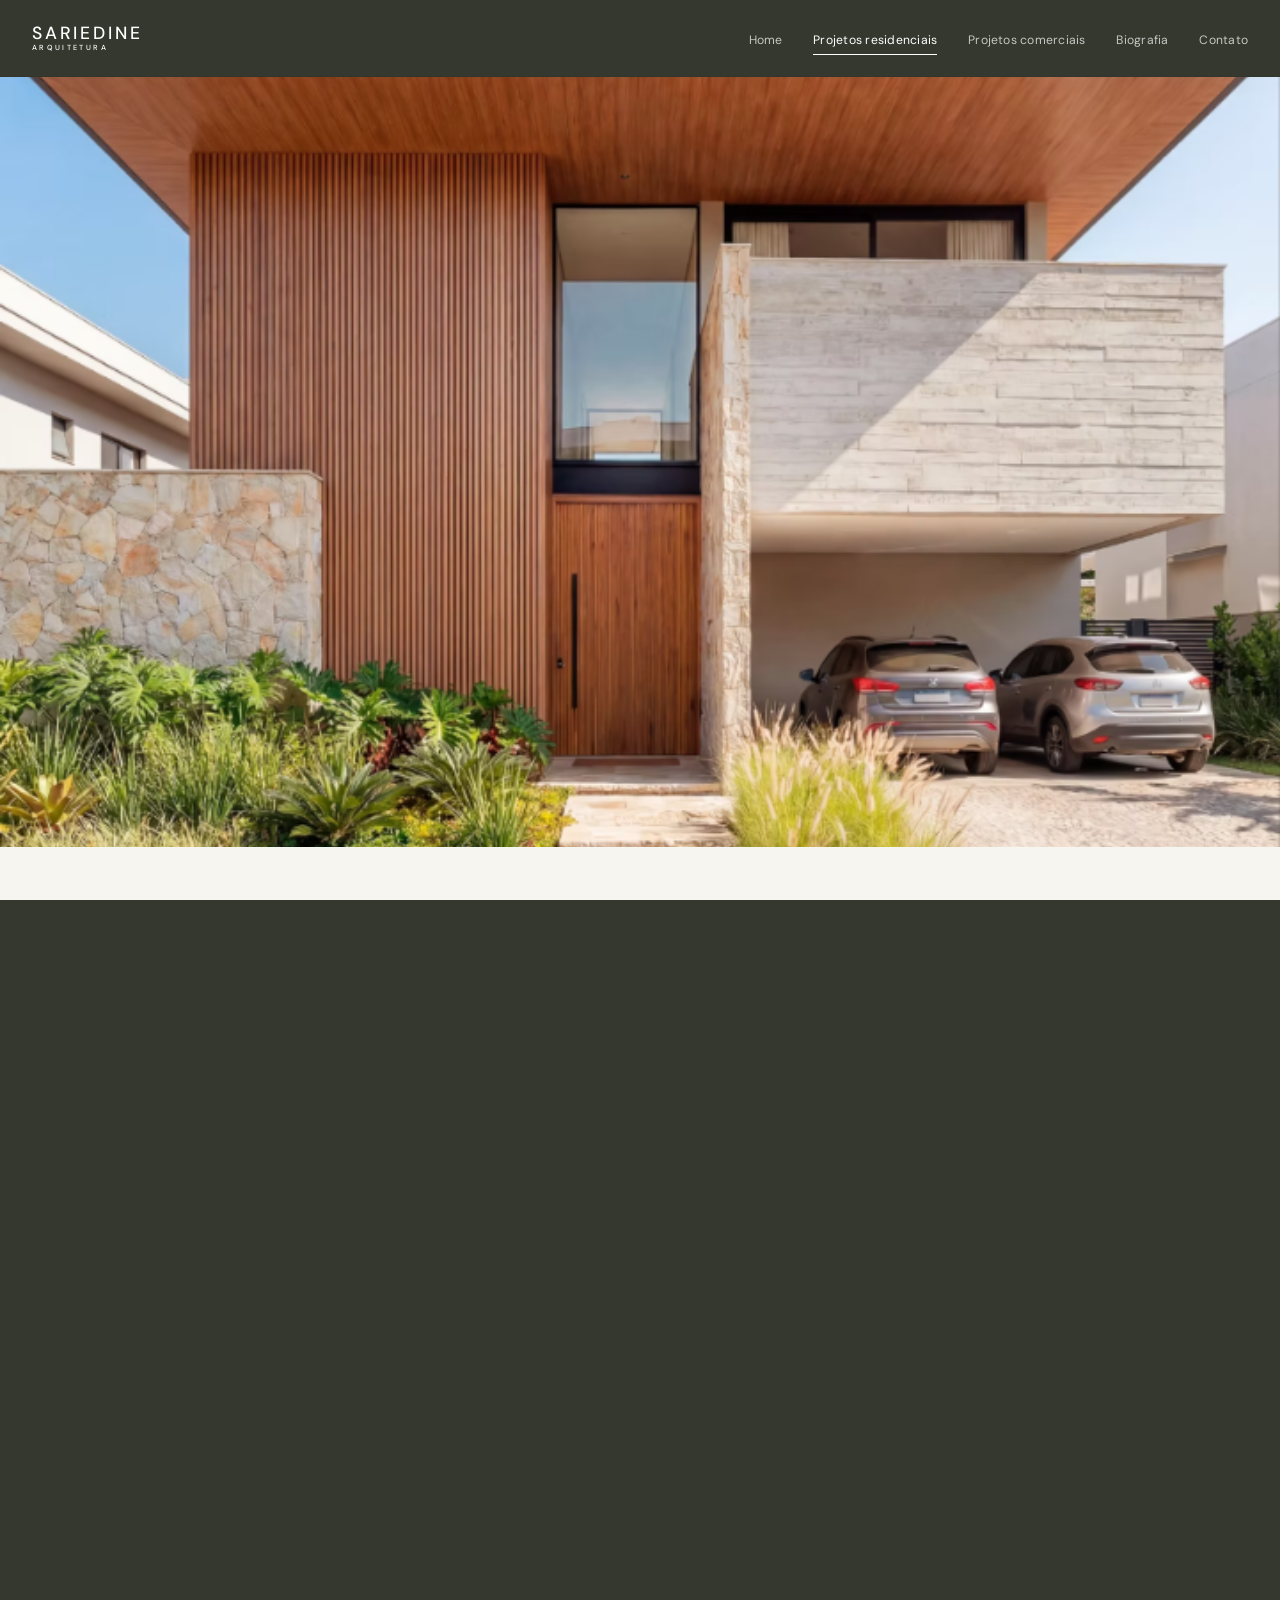
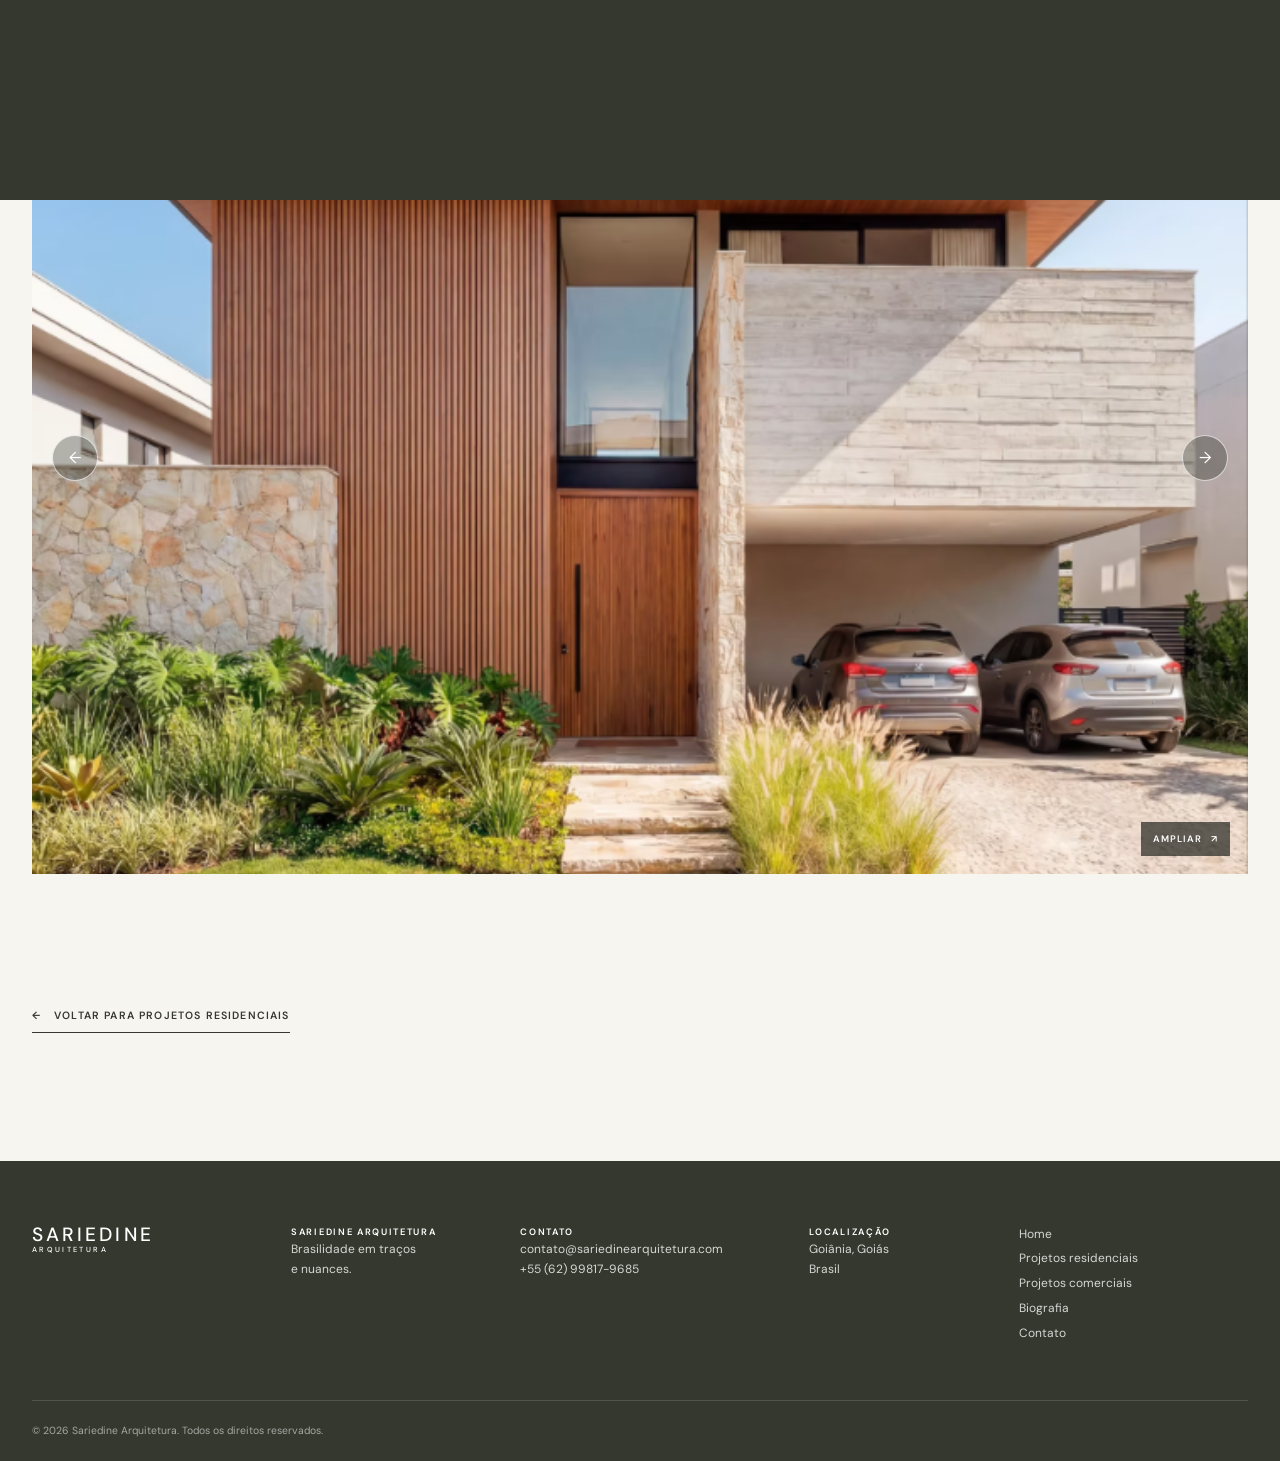
==== projeto.html @ 8b84e342 "Add files via upload" ====
<!DOCTYPE html>
<html lang="pt-BR">
<head>
  <meta charset="UTF-8">
  <meta name="viewport" content="width=device-width, initial-scale=1.0">

  <title>Casa LS | Sariedine Arquitetura</title>
  <meta
    name="description"
    content="Casa LS, projeto residencial de alto padrão assinado pela Sariedine Arquitetura."
  >

  <link rel="stylesheet" href="../style.css">
</head>

<body>
<div class="page-transition" aria-hidden="true">
  <div class="page-transition-brand">
    <span class="page-transition-name">SARIEDINE</span>
    <span class="page-transition-subtitle">ARQUITETURA</span>
  </div>
</div>
  <header class="site-header">
    <div class="header-inner">
      <a href="../index.html" class="brand" aria-label="Sariedine Arquitetura — página inicial">
        <span class="brand-name">SARIEDINE</span>
        <span class="brand-subtitle">ARQUITETURA</span>
      </a>

      <nav class="desktop-nav" aria-label="Navegação principal">
        <a class="nav-link" href="../index.html">Home</a>
        <a class="nav-link is-active" href="../projetos-residenciais.html">Projetos residenciais</a>
        <a class="nav-link" href="../projetos-comerciais.html">Projetos comerciais</a>
        <a class="nav-link" href="../index.html#biografia">Biografia</a>
        <a class="nav-link" href="../index.html#contato">Contato</a>
      </nav>

      <button
        class="menu-toggle"
        type="button"
        aria-label="Abrir menu"
        aria-expanded="false"
        aria-controls="mobile-menu"
      >
        <span></span>
        <span></span>
        <span></span>
      </button>
    </div>

    <nav id="mobile-menu" class="mobile-menu" aria-label="Menu mobile">
      <a class="mobile-nav-link" href="../index.html">Home</a>
      <a class="mobile-nav-link is-active" href="../projetos-residenciais.html">Projetos residenciais</a>
      <a class="mobile-nav-link" href="../projetos-comerciais.html">Projetos comerciais</a>
      <a class="mobile-nav-link" href="../index.html#biografia">Biografia</a>
      <a class="mobile-nav-link" href="../index.html#contato">Contato</a>
    </nav>
  </header>

  <main>
    <!-- Banner principal -->
    <section class="project-hero">
      <img
        src="../src/casa-ls.png"
        alt="Fachada contemporânea da Casa LS"
        fetchpriority="high"
      >
    </section>

    <!-- Apresentação e ficha técnica -->
    <section class="project-overview">
      <div class="container project-overview-grid">
        <div class="project-title-block">
          <p class="section-eyebrow">Projeto residencial</p>
          <h1>Casa LS</h1>
          <p class="project-location">Brasília, DF · 2026</p>
        </div>

        <div class="project-description">
          <p>
            A Casa LS é um exercício de proporção, materialidade e presença.
            Implantada em um lote de 500 m², a residência foi concebida para
            equilibrar imponência arquitetônica e acolhimento cotidiano.
          </p>

          <p>
            Madeira, pedra natural e grandes planos de vidro organizam uma
            composição contemporânea conectada à luz, ao jardim e ao modo de
            viver de seus moradores.
          </p>
        </div>

        <dl class="project-facts">
          <div>
            <dt>Local</dt>
            <dd>Brasília, DF, Brasil</dd>
          </div>

          <div>
            <dt>Ano</dt>
            <dd>2026</dd>
          </div>

          <div>
            <dt>Área do terreno</dt>
            <dd>500 m²</dd>
          </div>

          <div>
            <dt>Área construída</dt>
            <dd>387 m²</dd>
          </div>

          <div>
            <dt>Arquitetura</dt>
            <dd>Sariedine Arquitetura</dd>
          </div>

          <div>
            <dt>Arquiteto responsável</dt>
            <dd>Victor Sariedine</dd>
          </div>
        </dl>
      </div>
    </section>

    <!-- Galeria do projeto -->
    <section class="project-gallery-section" aria-label="Galeria da Casa LS">
      <div class="container">
        <div class="project-gallery-heading">
          <p class="section-eyebrow">Galeria</p>
          <p class="project-gallery-count">
            <span class="project-current-image">01</span>
            <span>/</span>
            <span class="project-total-images">05</span>
          </p>
        </div>

        <div class="project-thumbnails" role="tablist" aria-label="Selecionar imagem da Casa LS">
          <button
            class="project-thumb is-active"
            type="button"
            role="tab"
            aria-selected="true"
            aria-label="Ver imagem 1 da Casa LS"
            data-image="../src/casa-ls.png"
            data-alt="Fachada contemporânea da Casa LS"
          >
            <img src="../src/casa-ls.png" alt="casa-ls">
          </button>

          <button
            class="project-thumb is-active"
            type="button"
            role="tab"
            aria-selected="true"
            aria-label="Ver imagem 1 da Casa LS"
            data-image="../src/casa-cerrado.jpg"
            data-alt="Fachada contemporânea da Casa LS"
          >
            <img src="src/casa-cerrado.jpg" alt="casa-ls">
          </button>

          <button
            class="project-thumb"
            type="button"
            role="tab"
            aria-selected="false"
            aria-label="Ver imagem 3 da Casa LS"
            data-image="../src/casa-lago.jpg"
            data-alt="Área social integrada da Casa LS"
          >
            <img src="src/casa-lago.jpg" alt="casa-do-lago">
          </button>

          <button
            class="project-thumb"
            type="button"
            role="tab"
            aria-selected="false"
            aria-label="Ver imagem 4 da Casa LS"
            data-image="../src/casa-ls.png"
            data-alt="Vista do jardim e piscina da Casa LS"
          >
            <img src="src/casa-ls.png" alt="casa-ls-2">
          </button>

          <button
            class="project-thumb"
            type="button"
            role="tab"
            aria-selected="false"
            aria-label="Ver imagem 5 da Casa LS"
            data-image="../src/casa-cerrado.jpg"
            data-alt="Detalhe de interior da Casa LS"
          >
            <img src="src/casa-cerrado.jpg" alt="casa-cerrado">
          </button>
        </div>

        <div class="project-main-image-wrap">
          <button
            class="project-gallery-arrow project-gallery-prev"
            type="button"
            aria-label="Imagem anterior"
          >
            <span aria-hidden="true">←</span>
          </button>

          <button
            class="project-main-image-button"
            type="button"
            aria-label="Expandir imagem atual da Casa LS"
          >
            <img
              class="project-main-image"
              src="src/casa-ls.png"
              alt="Fachada contemporânea da Casa LS"
            >
            <span class="expand-image-label">
              Ampliar <span aria-hidden="true">↗</span>
            </span>
          </button>

          <button
            class="project-gallery-arrow project-gallery-next"
            type="button"
            aria-label="Próxima imagem"
          >
            <span aria-hidden="true">→</span>
          </button>
        </div>
      </div>
    </section>

    <!-- Navegação de retorno -->
    <section class="project-back-section">
      <div class="container">
        <a class="project-back-link" href="../projetos-residenciais.html">
          <span aria-hidden="true">←</span>
          Voltar para projetos residenciais
        </a>
      </div>
    </section>
  </main>

  <footer class="site-footer">
    <div class="container footer-top">
      <a href="../index.html" class="footer-brand" aria-label="Sariedine Arquitetura — página inicial">
        <span class="brand-name">SARIEDINE</span>
        <span class="brand-subtitle">ARQUITETURA</span>
      </a>

      <div class="footer-column">
        <p class="footer-label">Sariedine Arquitetura</p>
        <p>Brasilidade em traços<br>e nuances.</p>
      </div>

      <div class="footer-column">
        <p class="footer-label">Contato</p>
        <a href="mailto:contato@sariedinearquitetura.com">contato@sariedinearquitetura.com</a>
        <a href="https://wa.me/5562998179685" target="_blank" rel="noopener noreferrer">
          +55 (62) 99817-9685
        </a>
      </div>

      <div class="footer-column">
        <p class="footer-label">Localização</p>
        <p>Goiânia, Goiás<br>Brasil</p>
      </div>

      <nav class="footer-nav" aria-label="Navegação do rodapé">
        <a href="../index.html">Home</a>
        <a href="../projetos-residenciais.html">Projetos residenciais</a>
        <a href="../projetos-comerciais.html">Projetos comerciais</a>
        <a href="../index.html#biografia">Biografia</a>
        <a href="../index.html#contato">Contato</a>
      </nav>
    </div>

    <div class="container footer-bottom">
      <p>© 2026 Sariedine Arquitetura. Todos os direitos reservados.</p>
    </div>
  </footer>

  <!-- Modal de imagem expandida -->
  <dialog class="image-lightbox" aria-label="Imagem ampliada da Casa LS">
    <button
      class="lightbox-close"
      type="button"
      aria-label="Fechar imagem ampliada"
      autofocus
    >
      <span aria-hidden="true">×</span>
    </button>

    <button
      class="lightbox-arrow lightbox-prev"
      type="button"
      aria-label="Imagem anterior"
    >
      <span aria-hidden="true">←</span>
    </button>

    <img
      class="lightbox-image"
      src="../src/casa-ls.png"
      alt="Fachada contemporânea da Casa LS"
    >

    <button
      class="lightbox-arrow lightbox-next"
      type="button"
      aria-label="Próxima imagem"
    >
      <span aria-hidden="true">→</span>
    </button>

    <p class="lightbox-count" aria-live="polite">
      <span class="lightbox-current">01</span>
      <span>/</span>
      <span class="lightbox-total">05</span>
    </p>
  </dialog>
 <button
    class="botao-topo"
    id="botao-topo"
    type="button"
    aria-label="Voltar ao início"
  >
    <span aria-hidden="true">↑</span>
  </button>
  <script src="../script.js"></script>
</body>
</html>
---- style.css ----
@import url("https://fonts.googleapis.com/css2?family=Cormorant+Garamond:ital,wght@0,400;0,500;0,600;1,400;1,500&family=DM+Sans:opsz,wght@9..40,400;9..40,500;9..40,600&display=swap");

:root {
  --olive: #6d7061;
  --olive-deep: #4e5244;
  --olive-dark: #34382e;
  --sand: #e9e5dc;
  --cream: #f7f5ef;
  --ink: #272920;
  --white: #ffffff;

  --serif: "Cormorant Garamond", Georgia, serif;
  --sans: "DM Sans", Arial, sans-serif;

  --container: min(1240px, calc(100% - 64px));
  --header-height: 76px;
  --transition: 280ms ease;
}

* {
  box-sizing: border-box;
}

html {
  scroll-behavior: smooth;
  scroll-padding-top: var(--header-height);
}

body {
  margin: 0;
  color: var(--ink);
  background: var(--cream);
  font-family: var(--sans);
  font-size: 16px;
  line-height: 1.55;
}

img {
  display: block;
  width: 100%;
  max-width: 100%;
}

a {
  color: inherit;
  text-decoration: none;
}

button {
  color: inherit;
  font: inherit;
}

.container {
  width: var(--container);
  margin: 0 auto;
}

/* =========================
   HEADER
========================= */

.site-header {
  position: relative;
  z-index: 20;
  background: var(--olive);
  color: var(--white);
}

.header-inner {
  width: var(--container);
  min-height: var(--header-height);
  margin: 0 auto;
  display: flex;
  align-items: center;
  justify-content: space-between;
  gap: 32px;
}

.brand,
.footer-brand {
  display: inline-flex;
  flex-direction: column;
  gap: 2px;
  line-height: 1;
  letter-spacing: 0.12em;
}

.brand-name {
  font-family: var(--sans);
  font-size: 1.1rem;
  font-weight: 500;
  letter-spacing: 0.16em;
}

.brand-subtitle {
  font-family: var(--sans);
  font-size: 0.46rem;
  font-weight: 500;
  letter-spacing: 0.32em;
}

.desktop-nav {
  display: flex;
  align-items: center;
  justify-content: flex-end;
  gap: clamp(18px, 2.4vw, 38px);
}

.nav-link {
  position: relative;
  padding: 30px 0 26px;
  color: rgba(255, 255, 255, 0.72);
  font-size: 0.76rem;
  font-weight: 400;
  letter-spacing: 0.02em;
  transition: color var(--transition);
}

.nav-link::after {
  position: absolute;
  right: 0;
  bottom: 20px;
  left: 0;
  width: 0;
  height: 1px;
  margin: auto;
  background: var(--white);
  content: "";
  transition: width var(--transition);
}

.nav-link:hover,
.nav-link.is-active {
  color: var(--white);
}

.nav-link:hover::after,
.nav-link.is-active::after {
  width: 100%;
}

.menu-toggle {
  display: none;
  width: 44px;
  height: 44px;
  padding: 0;
  border: 0;
  background: transparent;
  cursor: pointer;
}

.menu-toggle span {
  display: block;
  width: 24px;
  height: 1px;
  margin: 5px auto;
  background: var(--white);
  transition: transform var(--transition), opacity var(--transition);
}

.mobile-menu {
  display: none;
}

/* =========================
   HERO / CARROSSEL
========================= */

.hero {
  background: var(--olive-dark);
}

.hero-slider {
  position: relative;
  min-height: min(740px, calc(100svh - var(--header-height)));
  overflow: hidden;
}

.hero-slide {
  position: absolute;
  inset: 0;
  visibility: hidden;
  opacity: 0;
  transition: opacity 700ms ease, visibility 700ms ease;
}

.hero-slide.is-active {
  z-index: 1;
  visibility: visible;
  opacity: 1;
}

.hero-slide-link {
  position: relative;
  display: block;
  width: 100%;
  height: 100%;
  min-height: inherit;
  overflow: hidden;
}

.hero-slide img {
  width: 100%;
  height: 100%;
  min-height: inherit;
  object-fit: cover;
  transform: scale(1.02);
  transition: transform 6s ease;
}

.hero-slide.is-active img {
  transform: scale(1.08);
}

.hero-overlay {
  position: absolute;
  inset: 0;
  background:
    linear-gradient(90deg, rgba(17, 20, 14, 0.66) 0%, rgba(17, 20, 14, 0.34) 43%, rgba(17, 20, 14, 0.06) 73%),
    linear-gradient(0deg, rgba(17, 20, 14, 0.28), transparent 45%);
}

.hero-content {
  position: absolute;
  z-index: 2;
  bottom: clamp(100px, 13vw, 160px);
  left: max(32px, calc((100vw - 1240px) / 2));
  max-width: 530px;
  color: var(--white);
}

.hero-eyebrow,
.section-eyebrow,
.footer-label {
  margin: 0 0 14px;
  font-size: 0.65rem;
  font-weight: 600;
  letter-spacing: 0.18em;
  text-transform: uppercase;
}

.hero-eyebrow {
  color: rgba(255, 255, 255, 0.74);
}

.hero-content h1 {
  max-width: 500px;
  margin: 0;
  font-family: var(--serif);
  font-size: clamp(4rem, 8vw, 7.4rem);
  font-weight: 400;
  letter-spacing: -0.05em;
  line-height: 0.8;
}

.hero-location {
  margin: 24px 0 22px;
  color: rgba(255, 255, 255, 0.82);
  font-size: 0.84rem;
}

.hero-cta {
  display: inline-flex;
  gap: 18px;
  align-items: center;
  padding: 13px 16px;
  border: 1px solid rgba(255, 255, 255, 0.75);
  font-size: 0.68rem;
  font-weight: 600;
  letter-spacing: 0.12em;
  text-transform: uppercase;
  transition: color var(--transition), background var(--transition), border-color var(--transition);
}

.hero-slide-link:hover .hero-cta {
  border-color: var(--white);
  background: var(--white);
  color: var(--olive-dark);
}

.hero-controls {
  position: absolute;
  z-index: 3;
  right: max(32px, calc((100vw - 1240px) / 2));
  bottom: 34px;
  display: flex;
  gap: 14px;
  align-items: center;
  color: var(--white);
}

.hero-arrow {
  display: grid;
  width: 42px;
  height: 42px;
  padding: 0;
  border: 1px solid rgba(255, 255, 255, 0.66);
  border-radius: 50%;
  background: rgba(0, 0, 0, 0.08);
  place-items: center;
  cursor: pointer;
  transition: color var(--transition), background var(--transition), border-color var(--transition);
}

.hero-arrow:hover {
  border-color: var(--white);
  background: var(--white);
  color: var(--olive-dark);
}

.hero-count {
  display: flex;
  gap: 6px;
  margin: 0 8px;
  font-size: 0.72rem;
  letter-spacing: 0.12em;
}

/* =========================
   SOBRE O ATELIÊ
========================= */

.about-studio {
  padding: clamp(80px, 10vw, 150px) 0;
  background: var(--cream);
}

.about-grid {
  display: grid;
  grid-template-columns: minmax(300px, 0.9fr) minmax(320px, 1fr);
  gap: clamp(48px, 8vw, 130px);
  align-items: start;
}

.about-image-wrap {
  position: relative;
  overflow: hidden;
  aspect-ratio: 0.84;
  background: var(--sand);
}

.about-image-wrap img {
  height: 100%;
  object-fit: cover;
}

.about-content {
  max-width: 560px;
  padding-top: clamp(0px, 4vw, 50px);
}

.section-eyebrow {
  color: var(--olive-deep);
}

.about-content h2,
.contact-copy h2 {
  margin: 0 0 26px;
  font-family: var(--serif);
  font-size: clamp(3rem, 4.8vw, 5rem);
  font-weight: 400;
  letter-spacing: -0.055em;
  line-height: 0.9;
}

.about-content > p {
  max-width: 510px;
  margin: 0 0 16px;
  color: #53564e;
  font-size: 0.98rem;
}

.architect-quote {
  max-width: 480px;
  margin-top: 44px;
  padding-top: 26px;
  border-top: 1px solid rgba(78, 82, 68, 0.36);
}

.architect-quote p {
  margin: 0 0 16px;
  color: var(--ink);
  font-family: var(--serif);
  font-size: clamp(1.5rem, 2vw, 2rem);
  font-style: italic;
  line-height: 1.05;
}

.architect-quote span {
  font-size: 0.68rem;
  font-weight: 600;
  letter-spacing: 0.1em;
  text-transform: uppercase;
}

/* =========================
   CONTATO
========================= */

.contact-section {
  padding: clamp(72px, 9vw, 126px) 0;
  background: var(--olive);
  color: var(--white);
}

.contact-grid {
  display: grid;
  grid-template-columns: minmax(300px, 1fr) minmax(300px, 0.74fr);
  gap: clamp(48px, 9vw, 180px);
  align-items: end;
}

.contact-copy .section-eyebrow {
  color: rgba(255, 255, 255, 0.72);
}

.contact-copy h2 {
  max-width: 650px;
  margin-bottom: 22px;
}

.contact-copy > p {
  max-width: 450px;
  margin: 0;
  color: rgba(255, 255, 255, 0.82);
}

.contact-actions {
  display: grid;
  gap: 12px;
  max-width: 370px;
  justify-self: end;
  width: 100%;
}

.contact-button {
  display: flex;
  justify-content: space-between;
  align-items: center;
  padding: 18px 19px;
  border: 1px solid rgba(255, 255, 255, 0.62);
  color: var(--white);
  font-size: 0.72rem;
  font-weight: 600;
  letter-spacing: 0.12em;
  text-transform: uppercase;
  transition: background var(--transition), color var(--transition), border-color var(--transition);
}

.contact-button span:last-child {
  font-size: 1rem;
  line-height: 1;
}

.contact-button:hover {
  border-color: var(--white);
  background: var(--white);
  color: var(--olive-dark);
}

/* =========================
   FOOTER
========================= */

.site-footer {
  background: var(--olive-dark);
  color: rgba(255, 255, 255, 0.8);
}

.footer-top {
  display: grid;
  grid-template-columns: 1.15fr 1fr 1.3fr 0.9fr 1.15fr;
  gap: 30px;
  padding-top: 64px;
  padding-bottom: 56px;
}

.footer-brand {
  align-self: start;
  color: var(--white);
}

.footer-brand .brand-name {
  font-size: 1.2rem;
}

.footer-column,
.footer-nav {
  font-size: 0.75rem;
  line-height: 1.65;
}

.footer-column p {
  margin: 0;
}

.footer-column a {
  display: block;
  width: fit-content;
  color: rgba(255, 255, 255, 0.8);
  transition: color var(--transition);
}

.footer-column a:hover,
.footer-nav a:hover {
  color: var(--white);
}

.footer-label {
  margin-bottom: 11px;
  color: var(--white);
  font-size: 0.58rem;
}

.footer-nav {
  display: flex;
  flex-direction: column;
  gap: 5px;
  align-items: flex-start;
}

.footer-bottom {
  padding: 22px 0;
  border-top: 1px solid rgba(255, 255, 255, 0.14);
}

.footer-bottom p {
  margin: 0;
  color: rgba(255, 255, 255, 0.56);
  font-size: 0.65rem;
}

/* =========================
   PRÉVIA DE PROJETOS
========================= */

.projects-preview {
  padding: clamp(80px, 10vw, 145px) 0;
  background: var(--sand);
}

.projects-preview-heading {
  display: flex;
  justify-content: space-between;
  align-items: flex-end;
  margin-bottom: clamp(54px, 7vw, 88px);
}

.projects-preview-heading h2 {
  margin: 0;
  font-family: var(--serif);
  font-size: clamp(3.2rem, 5.5vw, 5.8rem);
  font-weight: 400;
  letter-spacing: -0.055em;
  line-height: 0.82;
}

.project-category + .project-category {
  margin-top: clamp(72px, 10vw, 128px);
}

.project-category-header {
  display: flex;
  justify-content: space-between;
  gap: 24px;
  align-items: baseline;
  margin-bottom: 22px;
}

.project-category-header h3 {
  margin: 0;
  font-family: var(--serif);
  font-size: clamp(2rem, 3vw, 2.8rem);
  font-weight: 400;
  letter-spacing: -0.045em;
  line-height: 0.95;
}

.category-link {
  display: inline-flex;
  gap: 10px;
  align-items: center;
  padding-bottom: 4px;
  border-bottom: 1px solid currentColor;
  color: var(--olive-deep);
  font-size: 0.65rem;
  font-weight: 600;
  letter-spacing: 0.12em;
  text-transform: uppercase;
  transition: color var(--transition);
}

.category-link:hover {
  color: var(--ink);
}

.preview-grid {
  display: grid;
  gap: 14px;
}

/* 4 residenciais: quatro imagens em uma linha */
.preview-grid-residential {
  grid-template-columns: repeat(4, 1fr);
}

/* 3 comerciais: três imagens em uma linha */
.preview-grid-commercial {
  grid-template-columns: repeat(3, 1fr);
}

.preview-project {
  position: relative;
  display: block;
  overflow: hidden;
  background: var(--olive-deep);
  aspect-ratio: 1 / 1.15;
}

.preview-project img {
  width: 100%;
  height: 100%;
  object-fit: cover;
  transition: transform 650ms cubic-bezier(.2, .75, .25, 1), filter 450ms ease;
}

.preview-project-overlay {
  position: absolute;
  inset: 0;
  display: flex;
  justify-content: space-between;
  align-items: flex-end;
  padding: 20px;
  background: linear-gradient(0deg, rgba(25, 28, 20, 0.7) 0%, rgba(25, 28, 20, 0.1) 64%);
  color: var(--white);
  opacity: 0;
  transition: opacity var(--transition);
}

.preview-project-name {
  font-family: var(--serif);
  font-size: clamp(1.45rem, 2vw, 2rem);
  line-height: 0.9;
}

.preview-project-arrow {
  display: grid;
  width: 35px;
  height: 35px;
  border: 1px solid rgba(255, 255, 255, 0.76);
  border-radius: 50%;
  font-size: 0.95rem;
  place-items: center;
  transform: translateY(8px);
  transition: transform var(--transition), background var(--transition), color var(--transition);
}

.preview-project:hover img {
  filter: brightness(0.78);
  transform: scale(1.06);
}

.preview-project:hover .preview-project-overlay {
  opacity: 1;
}

.preview-project:hover .preview-project-arrow {
  transform: translateY(0);
  background: var(--white);
  color: var(--olive-dark);
}

/* =========================
   PÁGINAS DE PROJETOS
========================= */

.projects-page-hero {
  padding: clamp(78px, 10vw, 148px) 0 clamp(58px, 7vw, 96px);
  background: var(--cream);
}

.projects-page-hero h1 {
  max-width: 780px;
  margin: 0;
  font-family: var(--serif);
  font-size: clamp(4.6rem, 9vw, 9rem);
  font-weight: 400;
  letter-spacing: -0.065em;
  line-height: 0.77;
}

.projects-page-intro {
  max-width: 480px;
  margin: 34px 0 0 auto;
  color: #53564e;
  font-size: 0.98rem;
}

.projects-gallery-section {
  padding: 0 0 clamp(76px, 10vw, 150px);
  background: var(--cream);
}

.projects-gallery {
  display: grid;
  grid-template-columns: repeat(3, 1fr);
  gap: 8px;
}

.gallery-project {
  position: relative;
  display: block;
  overflow: hidden;
  min-height: 270px;
  background: var(--olive-deep);
}

.gallery-project:nth-child(3n + 1) {
  aspect-ratio: 0.92 / 1;
}

.gallery-project:nth-child(3n + 2) {
  aspect-ratio: 1 / 1.08;
}

.gallery-project:nth-child(3n) {
  aspect-ratio: 1.08 / 1;
}

.gallery-project img {
  width: 100%;
  height: 100%;
  object-fit: cover;
  transition: transform 700ms cubic-bezier(.2, .75, .25, 1), filter 450ms ease;
}

.gallery-project-overlay {
  position: absolute;
  inset: 0;
  display: flex;
  justify-content: space-between;
  align-items: flex-end;
  padding: clamp(16px, 2vw, 26px);
  background: linear-gradient(0deg, rgba(25, 28, 20, 0.76) 0%, rgba(25, 28, 20, 0.06) 65%);
  color: var(--white);
  opacity: 0;
  transition: opacity var(--transition);
}

.gallery-project-type,
.gallery-project-name {
  display: block;
}

.gallery-project-type {
  margin-bottom: 7px;
  color: rgba(255, 255, 255, 0.75);
  font-size: 0.6rem;
  font-weight: 600;
  letter-spacing: 0.15em;
  text-transform: uppercase;
}

.gallery-project-name {
  font-family: var(--serif);
  font-size: clamp(1.7rem, 2.8vw, 2.6rem);
  font-weight: 400;
  letter-spacing: -0.045em;
  line-height: 0.88;
}

.gallery-project-arrow {
  display: grid;
  flex: 0 0 auto;
  width: 42px;
  height: 42px;
  border: 1px solid rgba(255, 255, 255, 0.75);
  border-radius: 50%;
  font-size: 1rem;
  place-items: center;
  transform: translateY(12px);
  transition: transform var(--transition), color var(--transition), background var(--transition);
}

.gallery-project:hover img,
.gallery-project:focus-visible img {
  filter: brightness(0.78);
  transform: scale(1.065);
}

.gallery-project:hover .gallery-project-overlay,
.gallery-project:focus-visible .gallery-project-overlay {
  opacity: 1;
}

.gallery-project:hover .gallery-project-arrow,
.gallery-project:focus-visible .gallery-project-arrow {
  background: var(--white);
  color: var(--olive-dark);
  transform: translateY(0);
}

.gallery-project:focus-visible {
  z-index: 2;
  outline: 2px solid var(--olive-dark);
  outline-offset: 3px;
}

/* =========================
   RESPONSIVO
========================= */

@media (max-width: 900px) {
  :root {
    --container: min(100% - 40px, 720px);
    --header-height: 68px;
  }

  .desktop-nav {
    display: none;
  }

  .menu-toggle {
    display: block;
  }

  .menu-toggle.is-open span:nth-child(1) {
    transform: translateY(6px) rotate(45deg);
  }

  .menu-toggle.is-open span:nth-child(2) {
    opacity: 0;
  }

  .menu-toggle.is-open span:nth-child(3) {
    transform: translateY(-6px) rotate(-45deg);
  }

  .mobile-menu {
    position: absolute;
    top: 100%;
    right: 0;
    left: 0;
    display: flex;
    visibility: hidden;
    flex-direction: column;
    padding: 16px 20px 28px;
    background: var(--olive);
    opacity: 0;
    transform: translateY(-8px);
    transition: opacity var(--transition), transform var(--transition), visibility var(--transition);
  }

  .mobile-menu.is-open {
    visibility: visible;
    opacity: 1;
    transform: translateY(0);
  }

  .mobile-nav-link {
    padding: 14px 0;
    border-bottom: 1px solid rgba(255, 255, 255, 0.16);
    color: rgba(255, 255, 255, 0.78);
    font-size: 0.86rem;
  }

  .mobile-nav-link.is-active {
    color: var(--white);
  }

  .hero-slider {
    min-height: min(670px, calc(100svh - var(--header-height)));
  }

  .hero-content {
    bottom: 108px;
    left: 20px;
    max-width: calc(100% - 40px);
  }

  .hero-content h1 {
    font-size: clamp(3.8rem, 15vw, 5.8rem);
  }

  .hero-controls {
    right: 20px;
    bottom: 28px;
  }

  .about-grid,
  .contact-grid {
    grid-template-columns: 1fr;
  }

  .about-image-wrap {
    max-width: 560px;
  }

  .preview-grid-residential {
    grid-template-columns: repeat(2, 1fr);
  }

  .preview-grid-commercial {
    grid-template-columns: repeat(3, 1fr);
  }

  .about-content {
    padding-top: 0;
  }

  .contact-actions {
    max-width: none;
    justify-self: stretch;
  }

  .footer-top {
    grid-template-columns: repeat(2, 1fr);
    row-gap: 42px;
  }

  .footer-brand {
    grid-column: 1 / -1;
  } 
    .projects-page-intro {
    margin: 30px 0 0;
  }

  .projects-gallery {
    grid-template-columns: repeat(2, 1fr);
  }

  .gallery-project:nth-child(n) {
    aspect-ratio: 1 / 1.06;
  }
}
@media (max-width: 560px) {:root { --container: calc(100% - 32px);}
.brand-name { font-size: 1rem;}
.hero-slider { min-height: 620px;}
.hero-content h1 { line-height: 0.84;}
.hero-location { margin-top: 18px;}
.hero-cta { padding: 12px 13px; font-size: 0.61rem;}
.hero-arrow { width: 38px; height: 38px;}
.hero-count { margin: 0 2px;}
.about-studio,
.contact-section { padding: 72px 0;}
.about-content h2,
.contact-copy h2 { font-size: clamp(2.75rem, 13vw, 4rem);}
.about-content > p,
.contact-copy > p { font-size: 0.93rem;}
.architect-quote { margin-top: 34px;} 
.projects-preview { padding: 72px 0;}
.projects-preview-heading { margin-bottom: 48px;}
.project-category-header { align-items: flex-end; margin-bottom: 16px;}
.project-category-header h3 { max-width: 190px; font-size: 2.15rem;}
.category-link { font-size: 0.58rem; white-space: nowrap;}
.preview-grid { gap: 8px;}
/* No mobile, os quatro residenciais seguem em duas colunas */
.preview-grid-residential { grid-template-columns: repeat(2, 1fr);}
/* No mobile, os comerciais viram duas colunas */
.preview-grid-commercial { grid-template-columns: repeat(2, 1fr);}
/* Touch não tem hover: mostra identificação o suficiente na própria imagem */
.preview-project-overlay { padding: 13px; opacity: 1;}
.preview-project-name { font-size: 1.45rem;}
.preview-project-arrow { width: 29px; height: 29px; font-size: 0.78rem; transform: none;}
.footer-top { grid-template-columns: 1fr; gap: 30px; padding-top: 52px; padding-bottom: 44px;}
.footer-brand { grid-column: auto;} 
.projects-page-hero { padding-top: 68px; padding-bottom: 50px;}
.projects-page-hero h1 {font-size: clamp(4rem, 18vw, 6.5rem);}
.projects-page-intro { margin-top: 28px; font-size: 0.93rem;}
.projects-gallery { gap: 5px;}
.gallery-project { min-height: 0;}
/* No toque, nome e seta ficam visíveis sem depender de hover */
.gallery-project-overlay { padding: 13px; opacity: 1;}
.gallery-project-type { margin-bottom: 4px; font-size: 0.48rem;}
.gallery-project-name { font-size: 1.45rem;}
.gallery-project-arrow { width: 30px; height: 30px; font-size: 0.78rem; transform: none;}} 
/* =========================
   PÁGINA INDIVIDUAL — PROJETO
========================= */
.project-hero { height: min(770px, calc(100svh - var(--header-height))); min-height: 500px; overflow: hidden; background: var(--olive-deep);}
.project-hero img { width: 100%; height: 100%; object-fit: cover;}
.project-overview { padding: clamp(76px, 10vw, 150px) 0; background: var(--cream);}
.project-overview-grid { display: grid; grid-template-columns: 1.05fr 1.15fr 0.8fr; gap: clamp(38px, 6vw, 100px); align-items: start;}
.project-title-block h1 { margin: 0; font-family: var(--serif); font-size: clamp(4.4rem, 7vw, 7.5rem); font-weight: 400; letter-spacing: -0.065em; line-height: 0.78;}
.project-location { margin: 26px 0 0; color: var(--olive-deep); font-size: 0.7rem; font-weight: 600; letter-spacing: 0.1em; text-transform: uppercase;}
.project-description { max-width: 520px; padding-top: 9px;}
.project-description p { margin: 0 0 18px; color: #53564e; font-size: 0.98rem;}
.project-facts { display: grid; grid-template-columns: 1fr; gap: 16px; margin: 0; padding: 9px 0 0;}
.project-facts div { padding-bottom: 15px; border-bottom: 1px solid rgba(78, 82, 68, 0.24);}
.project-facts dt { margin-bottom: 4px; color: var(--olive-deep); font-size: 0.56rem; font-weight: 600; letter-spacing: 0.13em; text-transform: uppercase;}
.project-facts dd { margin: 0; color: var(--ink); font-size: 0.76rem; line-height: 1.4;}
.project-gallery-section { padding: 0 0 clamp(76px, 10vw, 150px); background: var(--cream);}
.project-gallery-heading { display: flex; justify-content: space-between; align-items: center; margin-bottom: 22px; padding-top: 4px; border-top: 1px solid rgba(78, 82, 68, 0.28);}
.project-gallery-heading .section-eyebrow,
.project-gallery-count { margin: 17px 0 0;}
.project-gallery-count { display: flex; gap: 7px; color: var(--olive-deep); font-size: 0.68rem; font-weight: 600; letter-spacing: 0.1em;}
.project-thumbnails { display: flex; gap: 8px; margin-bottom: 14px; overflow-x: auto; scrollbar-width: thin;}
.project-thumb { flex: 0 0 102px; height: 70px; padding: 0; border: 1px solid transparent; background: var(--olive-deep); cursor: pointer; opacity: 0.56; overflow: hidden; transition: border-color var(--transition), opacity var(--transition);}
.project-thumb img { width: 100%; height: 100%; object-fit: cover;}
.project-thumb:hover,
.project-thumb.is-active,
.project-thumb:focus-visible { border-color: var(--olive-dark); opacity: 1;}
.project-thumb:focus-visible { outline: 2px solid var(--olive-dark); outline-offset: 2px;}
.project-main-image-wrap { position: relative; overflow: hidden; background: var(--olive-deep);}
.project-main-image-button { position: relative; display: block; width: 100%; height: clamp(430px, 65vw, 850px); padding: 0; border: 0; background: transparent; cursor: zoom-in; overflow: hidden;}
.project-main-image { width: 100%; height: 100%; object-fit: cover; transition: transform 600ms ease;}
.project-main-image-button:hover .project-main-image { transform: scale(1.025);}
.expand-image-label { position: absolute; right: 18px; bottom: 18px; display: inline-flex; gap: 9px; padding: 10px 12px; background: rgba(20, 23, 17, 0.65); color: var(--white); font-size: 0.59rem; font-weight: 600; letter-spacing: 0.11em; text-transform: uppercase;}
.project-gallery-arrow { position: absolute; z-index: 2; top: 50%; display: grid; width: 46px; height: 46px; padding: 0; border: 1px solid rgba(255, 255, 255, 0.68); border-radius: 50%; background: rgba(20, 23, 17, 0.3); color: var(--white); font-size: 1rem; place-items: center; cursor: pointer; transform: translateY(-50%); transition: background var(--transition), color var(--transition), border-color var(--transition);}
.project-gallery-prev { left: 20px;}
.project-gallery-next { right: 20px;}
.project-gallery-arrow:hover { border-color: var(--white); background: var(--white); color: var(--olive-dark);}
.project-back-section { padding: 0 0 clamp(82px, 10vw, 150px); background: var(--cream);}
.project-back-link { display: inline-flex; gap: 13px; align-items: center; padding-bottom: 7px; border-bottom: 1px solid var(--olive-dark); color: var(--olive-dark); font-size: 0.66rem; font-weight: 600; letter-spacing: 0.11em; text-transform: uppercase;}
/* Lightbox */
.image-lightbox { width: min(98vw, 1720px); max-width: none; max-height: 96svh; padding: 0 72px; border: 0; background: transparent; color: var(--white); overflow: visible;}
.image-lightbox::backdrop { background: rgba(13, 15, 11, 0.94); backdrop-filter: blur(4px);}
.lightbox-image { display: block; width: auto; max-width: 100%; height: auto; max-height: 92svh; margin: 0 auto; object-fit: contain;}
.lightbox-close,
.lightbox-arrow { position: absolute; z-index: 2; display: grid; padding: 0; border: 1px solid rgba(255, 255, 255, 0.72); border-radius: 50%; background: rgba(15, 17, 12, 0.45); color: var(--white); place-items: center; cursor: pointer; transition: background var(--transition), color var(--transition);}
.lightbox-close { top: -48px; right: 0; width: 36px; height: 36px; font-size: 1.45rem; line-height: 1;}
.lightbox-arrow { top: 50%; width: 46px; height: 46px; font-size: 1rem; transform: translateY(-50%);}
.lightbox-prev { left: 12px;}
.lightbox-next { right: 12px;}
.lightbox-close:hover,
.lightbox-arrow:hover { background: var(--white); color: var(--olive-dark);}
.lightbox-count { position: absolute; right: 0; bottom: -34px; display: flex; gap: 7px; margin: 0; font-size: 0.65rem; font-weight: 600; letter-spacing: 0.12em;}
@media (max-width: 900px) {.project-overview-grid { grid-template-columns: 1fr 1fr;}
.project-title-block { grid-column: 1 / -1;}
.project-facts { grid-template-columns: repeat(2, minmax(0, 1fr));}
.lightbox-prev { left: 12px;}
.lightbox-next { right: 12px;}}
@media (max-width: 560px) {
.project-hero { height: 58svh; min-height: 390px;}
.project-overview { padding: 70px 0;}
.project-overview-grid { grid-template-columns: 1fr; gap: 34px;}
.project-title-block { grid-column: auto;}
.project-title-block h1 { font-size: clamp(4.1rem, 19vw, 6.4rem);}
.project-description,
.project-description p { font-size: 0.93rem;}
.project-facts { grid-template-columns: 1fr; gap: 13px; padding-top: 0;}
.project-thumbnails { gap: 6px; margin-bottom: 9px;}
.project-thumb { flex-basis: 82px; height: 58px;}
.project-main-image-button { height: 62vw; min-height: 310px;}
.project-gallery-arrow { width: 38px; height: 38px;}
.project-gallery-prev { left: 10px;}
.project-gallery-next { right: 10px;}
.expand-image-label { right: 10px; bottom: 10px; padding: 8px 9px; font-size: 0.52rem;}
.project-back-section { padding-bottom: 78px;}
.image-lightbox { width: 100vw; max-height: 100svh;}
.lightbox-image { max-height: 84svh;}
.lightbox-close { top: -44px; right: 16px;}
.lightbox-arrow { width: 38px; height: 38px;}
.lightbox-count { right: 16px; bottom: -30px;}}
/* =========================
   TRANSIÇÕES ENTRE PÁGINAS
========================= */

/* Fade suave quando cada página abre */
/* =========================
   ABERTURA E TRANSIÇÕES
========================= */

/* Impede qualquer flash branco antes de a página aparecer */
/* =========================
   INTRO INICIAL E FADES
========================= */

/* Evita o flash branco antes do conteúdo aparecer */
html {
background: var(--cream);
}

/* Todas as páginas entram e saem suavemente */
body {
  opacity: 0;
background: var(--white);
  transition: opacity 520ms cubic-bezier(.22, .61, .36, 1);
}

body.page-is-ready {
  opacity: 1;
}

body.is-leaving {
  opacity: 0;
}

/* Cortina: usada somente na primeira abertura do site */
.page-transition {
  position: fixed;
  z-index: 9999;
  inset: 0;
  display: grid;
  background: var(--olive-dark);
  color: var(--white);
  pointer-events: none;
  place-items: center;
  transform: translateY(100%);
  transition: transform 900ms cubic-bezier(.76, 0, .24, 1);
}

.page-transition.is-active {
  pointer-events: all;
  transform: translateY(0);
}

.page-transition-brand {
  display: flex;
  flex-direction: column;
  gap: 5px;
  align-items: center;
  opacity: 0;
  transform: translateY(20px);
  transition:
    opacity 650ms ease 240ms,
    transform 850ms cubic-bezier(.22, .61, .36, 1) 240ms;
}

.page-transition.is-active .page-transition-brand {
  opacity: 1;
  transform: translateY(0);
}

.page-transition-name {
  font-family: var(--sans);
  font-size: clamp(1.35rem, 3vw, 2rem);
  font-weight: 500;
  letter-spacing: 0.2em;
}

.page-transition-subtitle {
  font-size: 0.52rem;
  font-weight: 600;
  letter-spacing: 0.38em;
}

/* Acessibilidade: remove animações para quem pediu menos movimento */
@media (prefers-reduced-motion: reduce) {
  body {
    opacity: 1;
    transition: none;
  }

  .page-transition,
  .page-transition-brand {
    display: none;
  }
}
/* Branco editorial usado apenas entre páginas internas */
body::before {
  position: fixed;
  z-index: 9998;
  inset: 0;
  background: var(--cream);
  content: "";
  pointer-events: none;
  opacity: 0;
  transition: opacity 520ms cubic-bezier(.22, .61, .36, 1);
}

body.is-leaving::before {
  opacity: 1;
} 
/* =========================
   BOTÃO VOLTAR AO TOPO
========================= */

.botao-topo {
  position: fixed;
  right: 24px;
  bottom: 24px;
  z-index: 90;
  display: grid;
  width: 46px;
  height: 46px;
  place-items: center;
  border: 1px solid var(--cream);
  border-radius: var(--raio-botao);
  background: var(--olive-dark);
  color: var(--cream);
  font-size: 1.2rem;
  opacity: 0;
  transform: translateY(12px);
  visibility: hidden;
  transition:
    opacity 0.25s ease,
    transform 0.25s ease,
    visibility 0.25s ease,
    background-color 0.25s ease;
}

.botao-topo.visivel {
  opacity: 1;
  transform: translateY(0);
  visibility: visible;
}

.botao-topo:hover {
  background: var(--cream);
  color: var(--grafite);
}

@media (prefers-reduced-motion: reduce) {
  .back-to-top {
    transition: none;
  }
}
/* =========================
   HEADER STICKY
========================= */

.site-header {
  position: sticky;
  top: 0;
  z-index: 9995;
  background: var(--olive-dark);
  border-bottom: 1px solid rgba(0, 0, 0, 0.06);
}

/* Garante que o header fique acima do botão voltar ao topo */
.site-header {
  z-index: 9996;
}
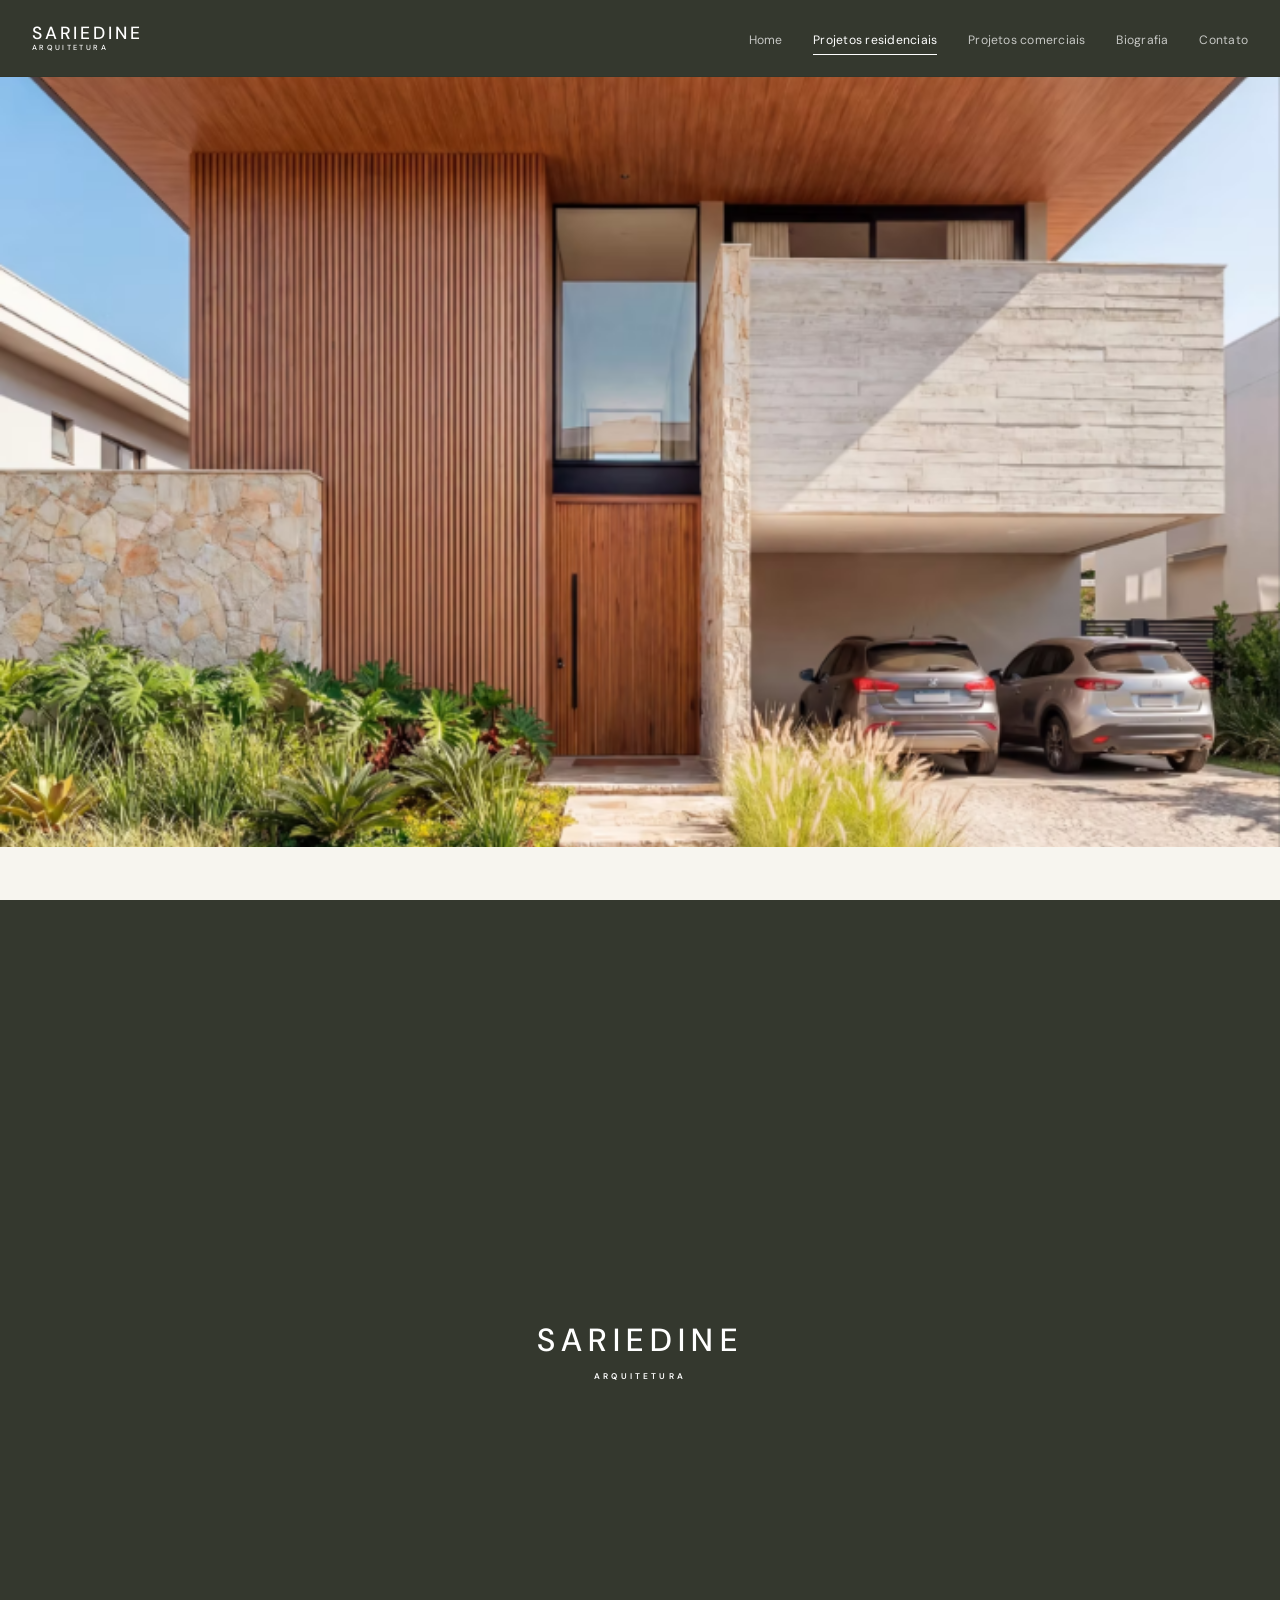
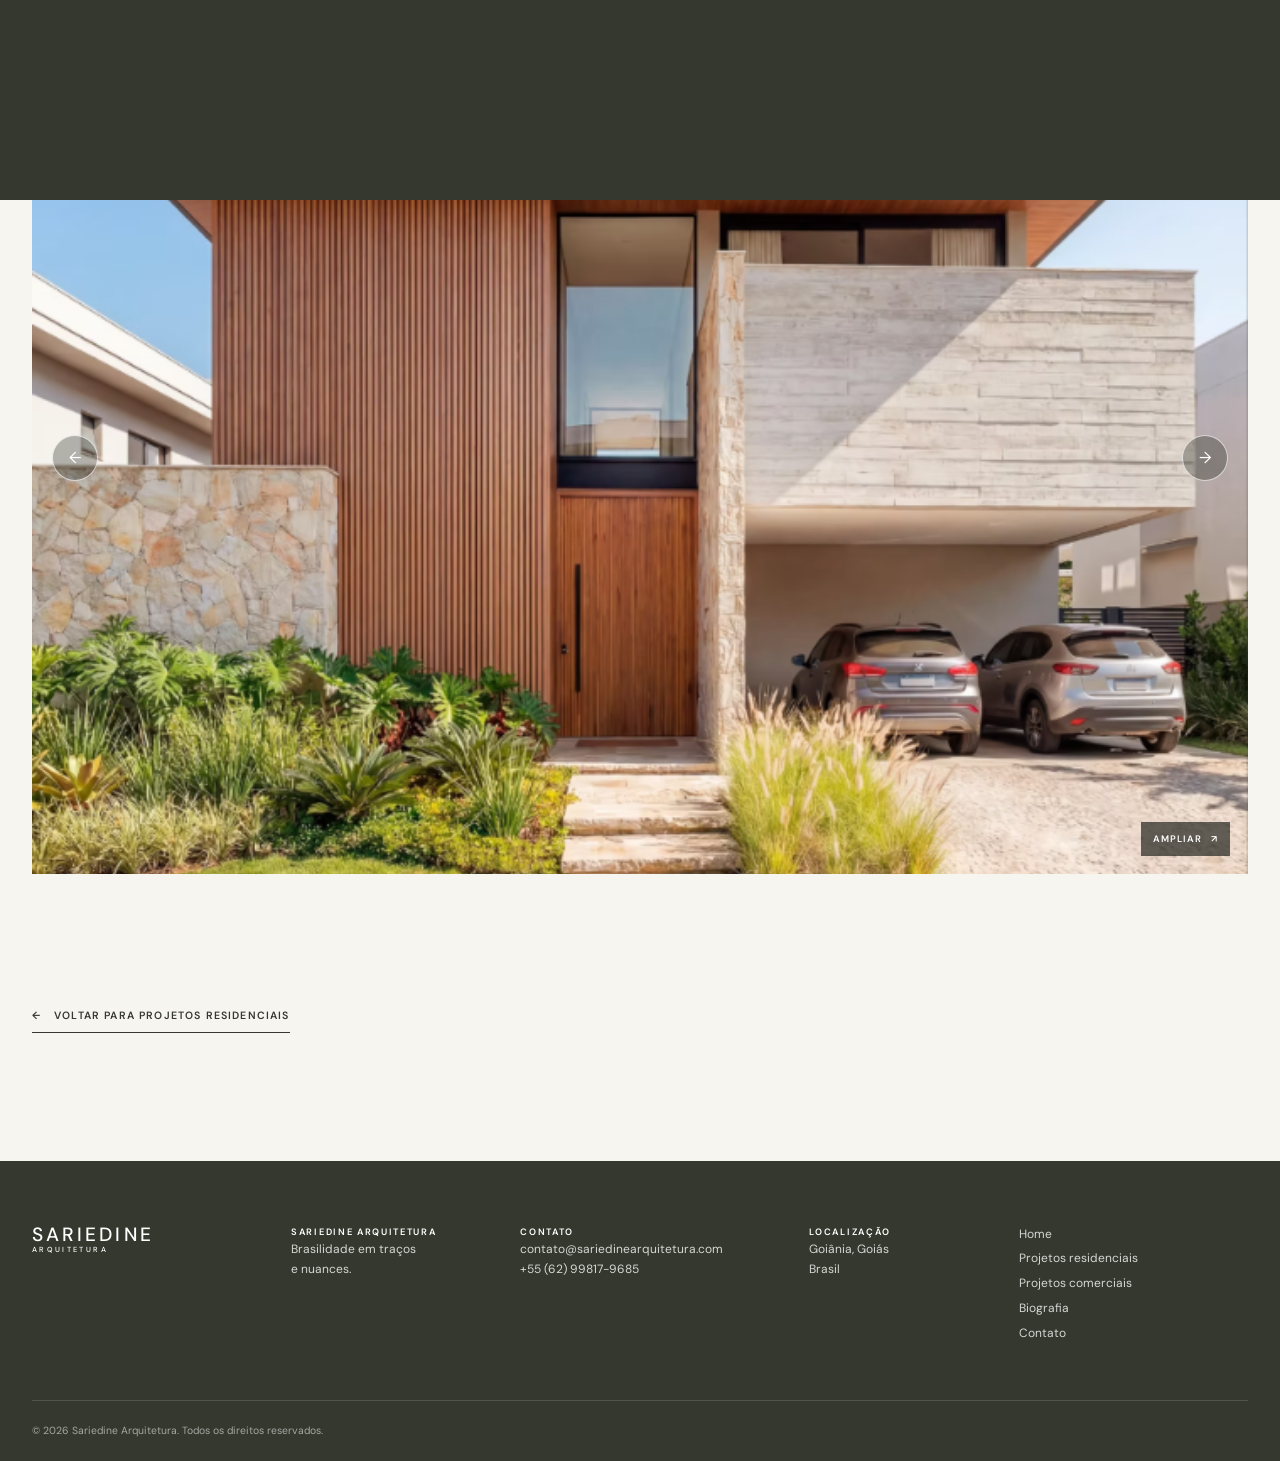
==== commit 9a2ab688: "Fix HTML encoding and structure in projeto.html" ====
--- a/projeto.html
+++ b/projeto.html
@@ -10,7 +10,7 @@
     content="Casa LS, projeto residencial de alto padrão assinado pela Sariedine Arquitetura."
   >
 
-  <link rel="stylesheet" href="../style.css">
+  <link rel="stylesheet" href="style.css">
 </head>
 
 <body>
@@ -330,6 +330,6 @@
   >
     <span aria-hidden="true">↑</span>
   </button>
-  <script src="../script.js"></script>
+  <script src="script.js"></script>
 </body>
-</html>+</html>
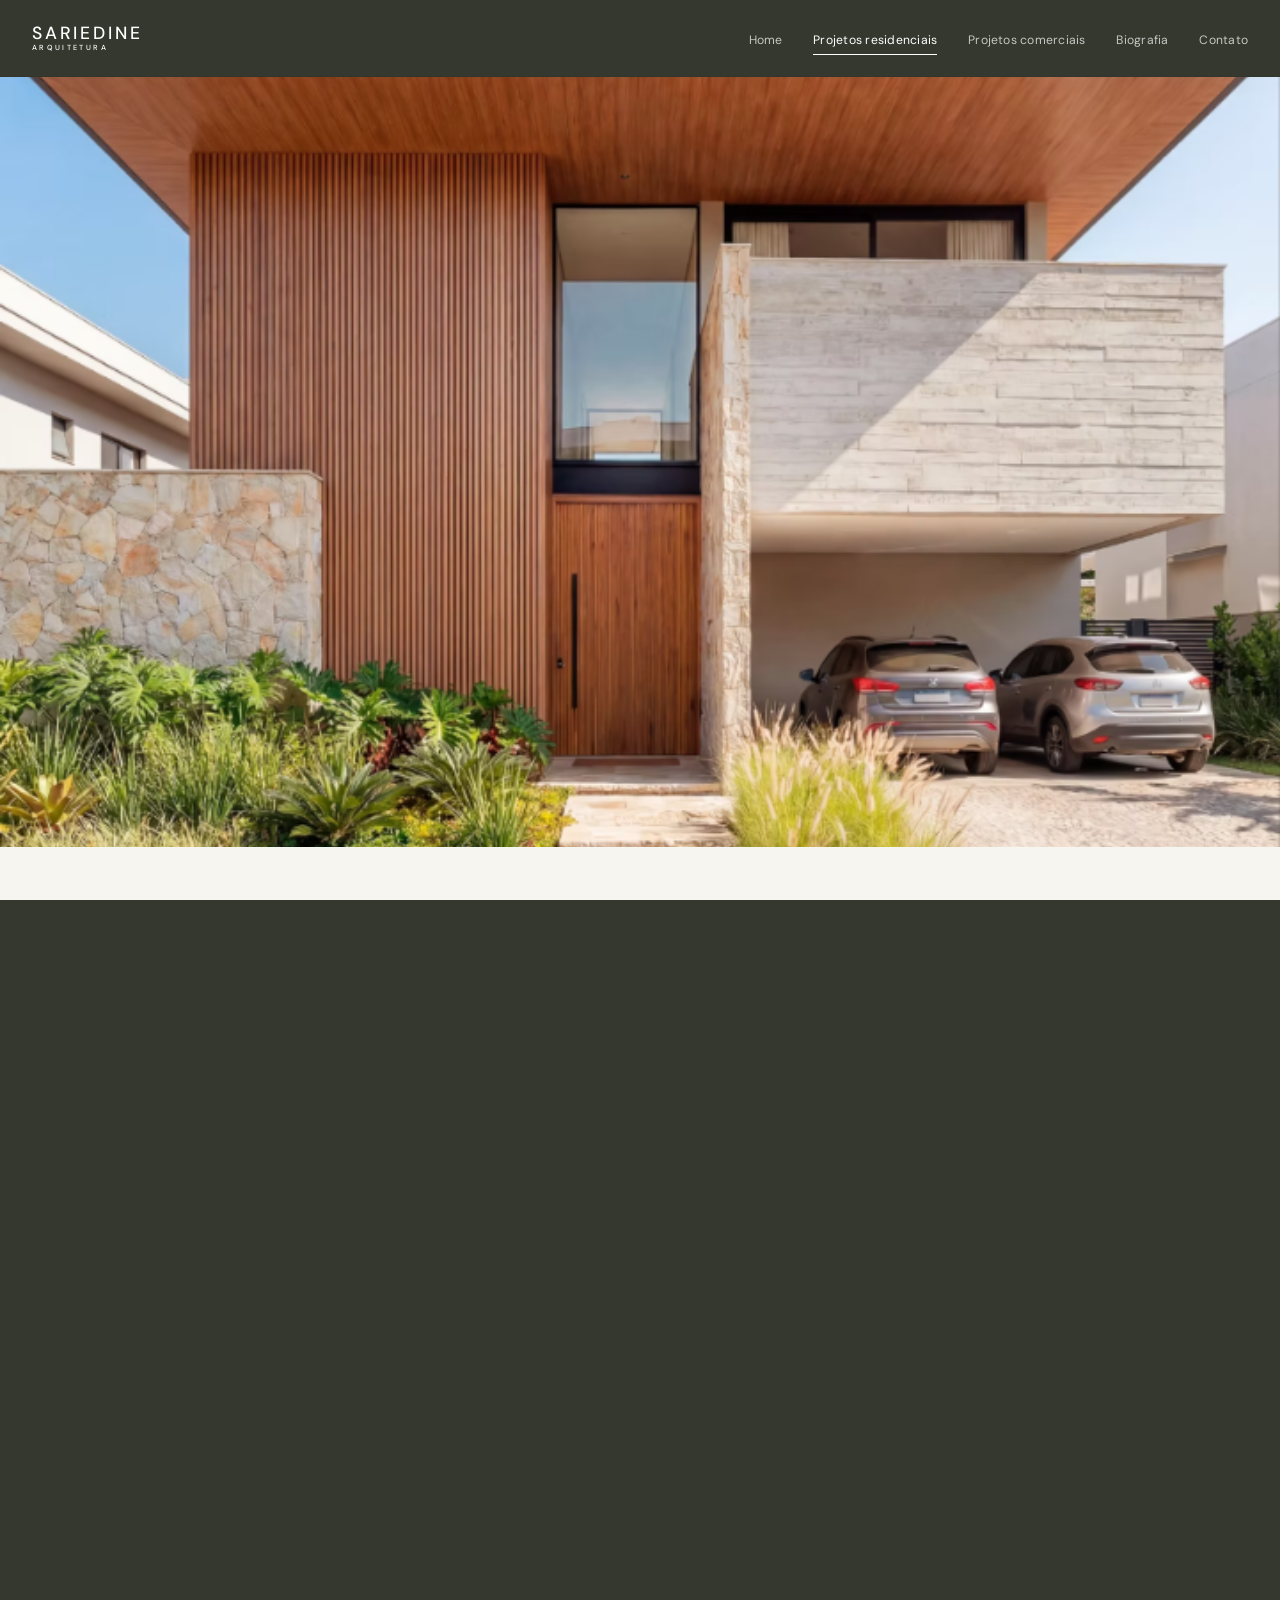
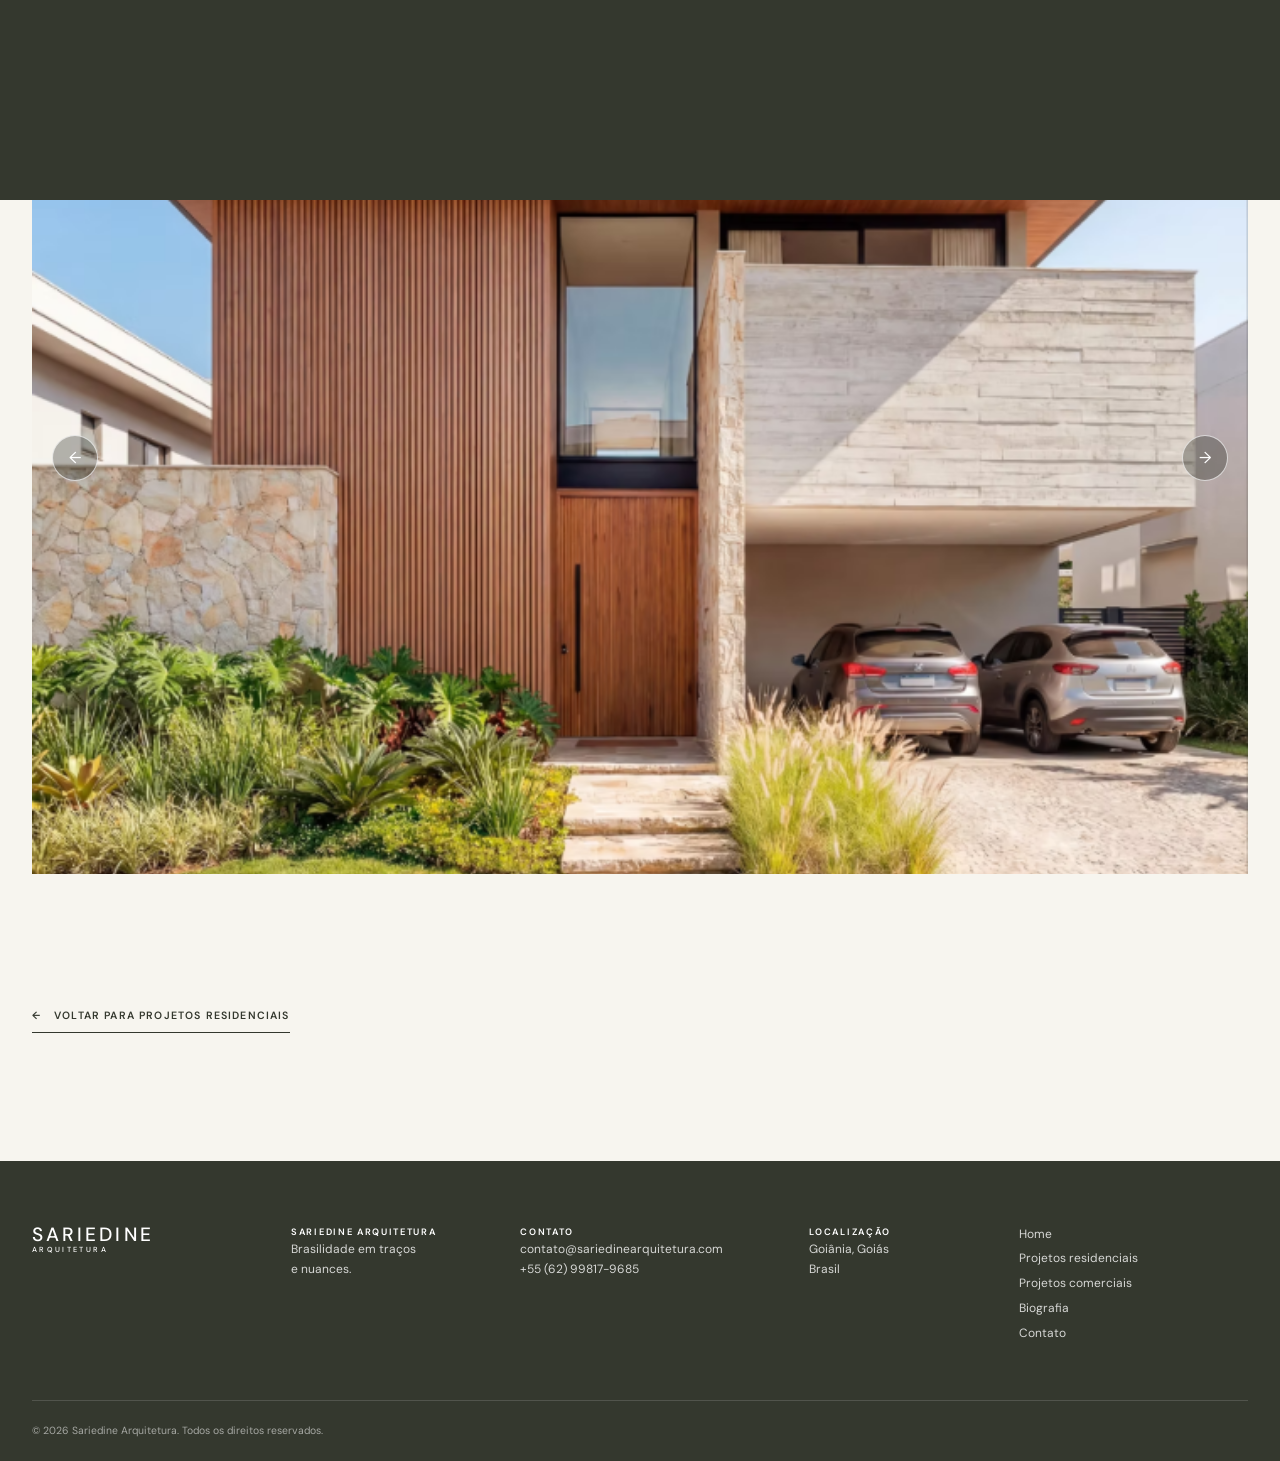
==== commit 48b9fef5: "Fix HTML structure and formatting issues" ====
--- a/projeto.html
+++ b/projeto.html
@@ -22,17 +22,17 @@
 </div>
   <header class="site-header">
     <div class="header-inner">
-      <a href="../index.html" class="brand" aria-label="Sariedine Arquitetura — página inicial">
+      <a href="index.html" class="brand" aria-label="Sariedine Arquitetura — página inicial">
         <span class="brand-name">SARIEDINE</span>
         <span class="brand-subtitle">ARQUITETURA</span>
       </a>
 
       <nav class="desktop-nav" aria-label="Navegação principal">
-        <a class="nav-link" href="../index.html">Home</a>
-        <a class="nav-link is-active" href="../projetos-residenciais.html">Projetos residenciais</a>
-        <a class="nav-link" href="../projetos-comerciais.html">Projetos comerciais</a>
-        <a class="nav-link" href="../index.html#biografia">Biografia</a>
-        <a class="nav-link" href="../index.html#contato">Contato</a>
+        <a class="nav-link" href="index.html">Home</a>
+        <a class="nav-link is-active" href="projetos-residenciais.html">Projetos residenciais</a>
+        <a class="nav-link" href="projetos-comerciais.html">Projetos comerciais</a>
+        <a class="nav-link" href="index.html#biografia">Biografia</a>
+        <a class="nav-link" href="index.html#contato">Contato</a>
       </nav>
 
       <button
@@ -49,25 +49,23 @@
     </div>
 
     <nav id="mobile-menu" class="mobile-menu" aria-label="Menu mobile">
-      <a class="mobile-nav-link" href="../index.html">Home</a>
-      <a class="mobile-nav-link is-active" href="../projetos-residenciais.html">Projetos residenciais</a>
-      <a class="mobile-nav-link" href="../projetos-comerciais.html">Projetos comerciais</a>
-      <a class="mobile-nav-link" href="../index.html#biografia">Biografia</a>
-      <a class="mobile-nav-link" href="../index.html#contato">Contato</a>
+      <a class="mobile-nav-link" href="index.html">Home</a>
+      <a class="mobile-nav-link is-active" href="projetos-residenciais.html">Projetos residenciais</a>
+      <a class="mobile-nav-link" href="projetos-comerciais.html">Projetos comerciais</a>
+      <a class="mobile-nav-link" href="index.html#biografia">Biografia</a>
+      <a class="mobile-nav-link" href="index.html#contato">Contato</a>
     </nav>
   </header>
 
   <main>
-    <!-- Banner principal -->
     <section class="project-hero">
       <img
-        src="../src/casa-ls.png"
+        src="src/casa-ls.png"
         alt="Fachada contemporânea da Casa LS"
         fetchpriority="high"
       >
     </section>
 
-    <!-- Apresentação e ficha técnica -->
     <section class="project-overview">
       <div class="container project-overview-grid">
         <div class="project-title-block">
@@ -124,7 +122,6 @@
       </div>
     </section>
 
-    <!-- Galeria do projeto -->
     <section class="project-gallery-section" aria-label="Galeria da Casa LS">
       <div class="container">
         <div class="project-gallery-heading">
@@ -143,20 +140,20 @@
             role="tab"
             aria-selected="true"
             aria-label="Ver imagem 1 da Casa LS"
-            data-image="../src/casa-ls.png"
+            data-image="src/casa-ls.png"
             data-alt="Fachada contemporânea da Casa LS"
           >
-            <img src="../src/casa-ls.png" alt="casa-ls">
-          </button>
-
-          <button
-            class="project-thumb is-active"
-            type="button"
-            role="tab"
-            aria-selected="true"
-            aria-label="Ver imagem 1 da Casa LS"
-            data-image="../src/casa-cerrado.jpg"
-            data-alt="Fachada contemporânea da Casa LS"
+            <img src="src/casa-ls.png" alt="casa-ls">
+          </button>
+
+          <button
+            class="project-thumb"
+            type="button"
+            role="tab"
+            aria-selected="false"
+            aria-label="Ver imagem 2 da Casa LS"
+            data-image="src/casa-cerrado.jpg"
+            data-alt="Vista da Casa LS"
           >
             <img src="src/casa-cerrado.jpg" alt="casa-ls">
           </button>
@@ -167,7 +164,7 @@
             role="tab"
             aria-selected="false"
             aria-label="Ver imagem 3 da Casa LS"
-            data-image="../src/casa-lago.jpg"
+            data-image="src/casa-lago.jpg"
             data-alt="Área social integrada da Casa LS"
           >
             <img src="src/casa-lago.jpg" alt="casa-do-lago">
@@ -179,7 +176,7 @@
             role="tab"
             aria-selected="false"
             aria-label="Ver imagem 4 da Casa LS"
-            data-image="../src/casa-ls.png"
+            data-image="src/casa-ls.png"
             data-alt="Vista do jardim e piscina da Casa LS"
           >
             <img src="src/casa-ls.png" alt="casa-ls-2">
@@ -191,7 +188,7 @@
             role="tab"
             aria-selected="false"
             aria-label="Ver imagem 5 da Casa LS"
-            data-image="../src/casa-cerrado.jpg"
+            data-image="src/casa-cerrado.jpg"
             data-alt="Detalhe de interior da Casa LS"
           >
             <img src="src/casa-cerrado.jpg" alt="casa-cerrado">
@@ -217,9 +214,19 @@
               src="src/casa-ls.png"
               alt="Fachada contemporânea da Casa LS"
             >
-            <span class="expand-image-label">
-              Ampliar <span aria-hidden="true">↗</span>
-            </span>
+            <span class="gallery-project-arrow" aria-hidden="true">
+      <svg
+      viewBox="0 0 24 24"
+      width="18"
+      height="18"
+      fill="none"
+      xmlns="http://www.w3.org/2000/svg">
+      <path d="M7 17L17 7M10 7H17V14"
+  stroke="currentColor"
+  stroke-width="1.7"
+  stroke-linecap="round"
+  stroke-linejoin="round"/>
+      </svg></span>
           </button>
 
           <button
@@ -233,10 +240,9 @@
       </div>
     </section>
 
-    <!-- Navegação de retorno -->
     <section class="project-back-section">
       <div class="container">
-        <a class="project-back-link" href="../projetos-residenciais.html">
+        <a class="project-back-link" href="projetos-residenciais.html">
           <span aria-hidden="true">←</span>
           Voltar para projetos residenciais
         </a>
@@ -246,7 +252,7 @@
 
   <footer class="site-footer">
     <div class="container footer-top">
-      <a href="../index.html" class="footer-brand" aria-label="Sariedine Arquitetura — página inicial">
+      <a href="index.html" class="footer-brand" aria-label="Sariedine Arquitetura — página inicial">
         <span class="brand-name">SARIEDINE</span>
         <span class="brand-subtitle">ARQUITETURA</span>
       </a>
@@ -270,11 +276,11 @@
       </div>
 
       <nav class="footer-nav" aria-label="Navegação do rodapé">
-        <a href="../index.html">Home</a>
-        <a href="../projetos-residenciais.html">Projetos residenciais</a>
-        <a href="../projetos-comerciais.html">Projetos comerciais</a>
-        <a href="../index.html#biografia">Biografia</a>
-        <a href="../index.html#contato">Contato</a>
+        <a href="index.html">Home</a>
+        <a href="projetos-residenciais.html">Projetos residenciais</a>
+        <a href="projetos-comerciais.html">Projetos comerciais</a>
+        <a href="index.html#biografia">Biografia</a>
+        <a href="index.html#contato">Contato</a>
       </nav>
     </div>
 
@@ -283,7 +289,6 @@
     </div>
   </footer>
 
-  <!-- Modal de imagem expandida -->
   <dialog class="image-lightbox" aria-label="Imagem ampliada da Casa LS">
     <button
       class="lightbox-close"
@@ -304,7 +309,7 @@
 
     <img
       class="lightbox-image"
-      src="../src/casa-ls.png"
+      src="src/casa-ls.png"
       alt="Fachada contemporânea da Casa LS"
     >
 
@@ -322,6 +327,7 @@
       <span class="lightbox-total">05</span>
     </p>
   </dialog>
+
  <button
     class="botao-topo"
     id="botao-topo"
